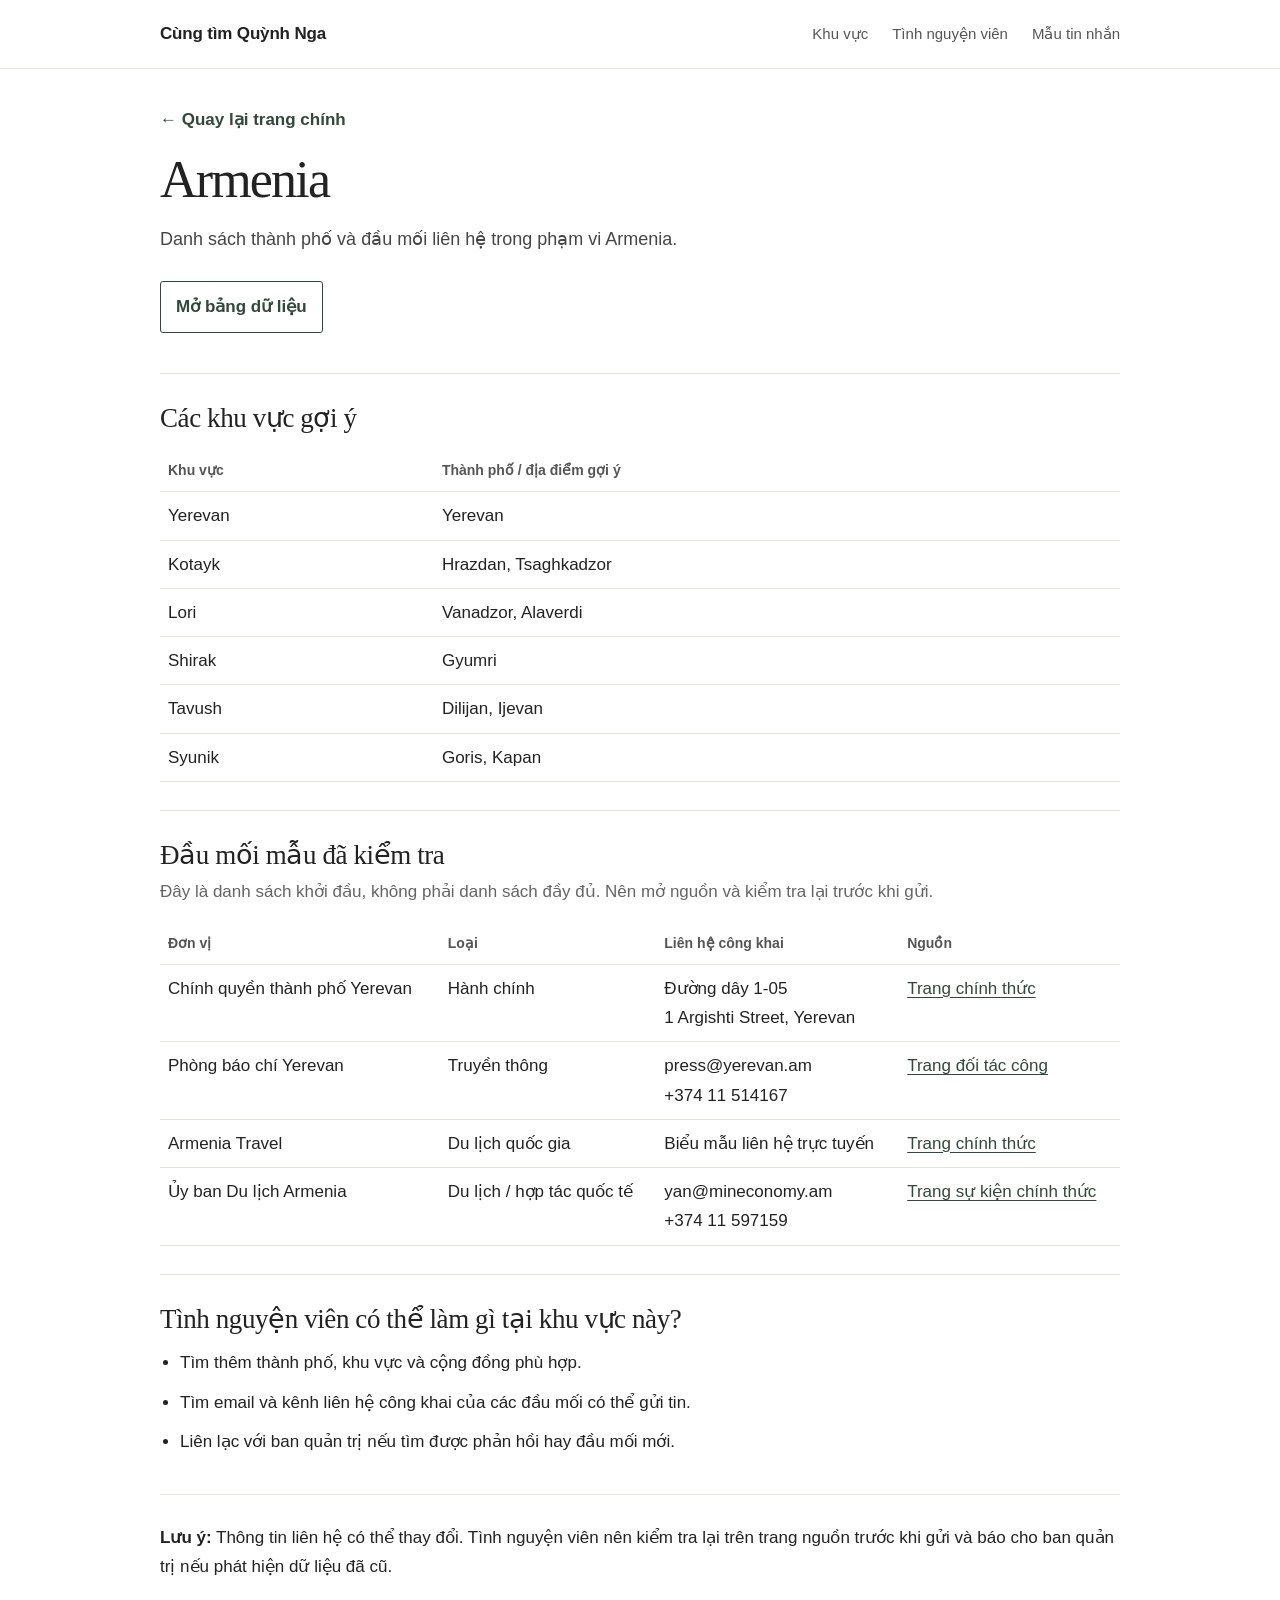
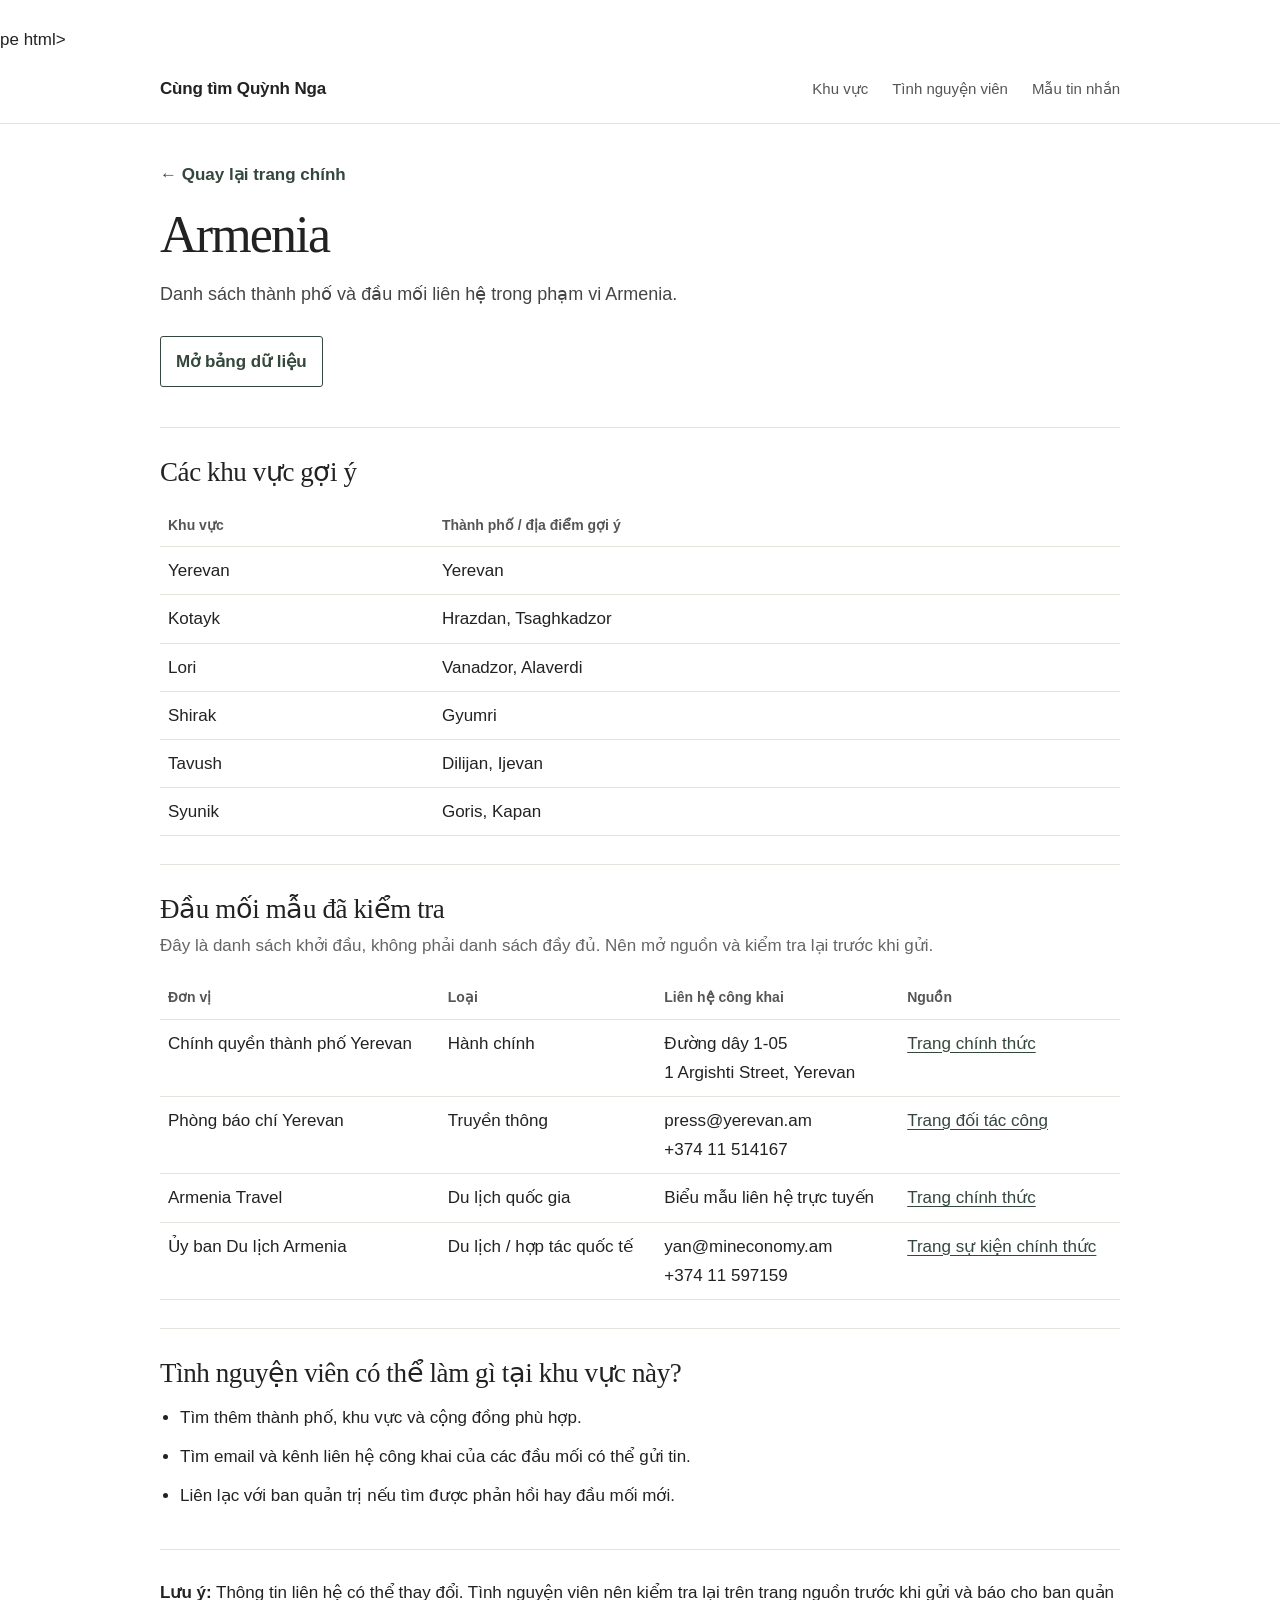
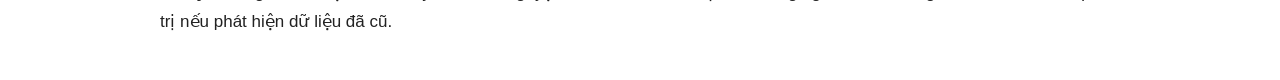
==== armenia.html @ 2521f254 "init" ====
<!DOCTYPE html>

<html lang="vi">
<head>
<meta charset="utf-8"/>
<meta content="width=device-width, initial-scale=1" name="viewport"/>
<title>Vùng tìm kiếm — Armenia</title>
<link href="styles.css" rel="stylesheet"/>
</head>
<body class="region-page">
<header class="site-header">
<div class="page header-inner">
<a class="site-name" href="index.html">Cùng tìm Quỳnh Nga</a>
<nav aria-label="Điều hướng chính">
<a href="index.html#khu-vuc">Khu vực</a>
<a href="index.html#tinh-nguyen">Tình nguyện viên</a>
<a href="index.html#mau-thu">Mẫu tin nhắn</a>
</nav>
</div>
</header>
<main class="page">
<section class="intro">
<div>
<a class="back-link" href="index.html">← Quay lại trang chính</a>

<h1>Armenia</h1>
<p class="intro-text">Danh sách thành phố và đầu mối liên hệ trong phạm vi Armenia.</p>
<p><a class="sheet-button" href="https://docs.google.com/spreadsheets/d/1y5IT9wJrsxHUxSeygnta8Y9Z0lQcKngUpPZOKxu6hG8/edit#gid=928151711" rel="noopener" target="_blank">Mở bảng dữ liệu</a></p>
</div>
</section>
<section>
<h2>Các khu vực gợi ý</h2>
<table class="region-table">
<thead><tr><th>Khu vực</th><th>Thành phố / địa điểm gợi ý</th></tr></thead>
<tbody>
<tr><td>Yerevan</td><td>Yerevan</td></tr>
<tr><td>Kotayk</td><td>Hrazdan, Tsaghkadzor</td></tr>
<tr><td>Lori</td><td>Vanadzor, Alaverdi</td></tr>
<tr><td>Shirak</td><td>Gyumri</td></tr>
<tr><td>Tavush</td><td>Dilijan, Ijevan</td></tr>
<tr><td>Syunik</td><td>Goris, Kapan</td></tr>
</tbody>
</table>
</section>
<section>
<h2>Đầu mối mẫu đã kiểm tra</h2>
<p class="section-lead">Đây là danh sách khởi đầu, không phải danh sách đầy đủ. Nên mở nguồn và kiểm tra lại trước khi gửi.</p>
<table class="region-table">
<thead><tr><th>Đơn vị</th><th>Loại</th><th>Liên hệ công khai</th><th>Nguồn</th></tr></thead>
<tbody>
<tr><td>Chính quyền thành phố Yerevan</td><td>Hành chính</td><td>Đường dây 1-05<br/>1 Argishti Street, Yerevan</td><td><a href="https://www.yerevan.am/en/" rel="noopener" target="_blank">Trang chính thức</a></td></tr>
<tr><td>Phòng báo chí Yerevan</td><td>Truyền thông</td><td>press@yerevan.am<br/>+374 11 514167</td><td><a href="https://old.ysu.am/cooperation/en/Yerevan-Municipality" rel="noopener" target="_blank">Trang đối tác công</a></td></tr>
<tr><td>Armenia Travel</td><td>Du lịch quốc gia</td><td>Biểu mẫu liên hệ trực tuyến</td><td><a href="https://armenia.travel/contact-us/" rel="noopener" target="_blank">Trang chính thức</a></td></tr>
<tr><td>Ủy ban Du lịch Armenia</td><td>Du lịch / hợp tác quốc tế</td><td>yan@mineconomy.am<br/>+374 11 597159</td><td><a href="https://unwto.armenia.travel/register/" rel="noopener" target="_blank">Trang sự kiện chính thức</a></td></tr>
</tbody>
</table>
</section>
<section>
<h2>Tình nguyện viên có thể làm gì tại khu vực này?</h2>
<ul class="region-list-simple">
<li>Tìm thêm thành phố, khu vực và cộng đồng phù hợp.</li>
<li>Tìm email và kênh liên hệ công khai của các đầu mối có thể gửi tin.</li>
<li>Liên lạc với ban quản trị nếu tìm được phản hồi hay đầu mối mới.</li>
</ul>
</section>
<section class="closing"><p><strong>Lưu ý:</strong> Thông tin liên hệ có thể thay đổi. Tình nguyện viên nên kiểm tra lại trên trang nguồn trước khi gửi và báo cho ban quản trị nếu phát hiện dữ liệu đã cũ.</p></section>
</main>
</body>
</html>pe html&gt;
<html lang="vi">
<head>
<meta charset="utf-8"/>
<meta content="width=device-width, initial-scale=1" name="viewport"/>
<title>Vùng tìm kiếm — Armenia</title>
<link href="styles.css" rel="stylesheet"/>
</head>
<body class="region-page">
<header class="site-header">
<div class="page header-inner">
<a class="site-name" href="index.html">Cùng tìm Quỳnh Nga</a>
<nav aria-label="Điều hướng chính">
<a href="index.html#khu-vuc">Khu vực</a>
<a href="index.html#tinh-nguyen">Tình nguyện viên</a>
<a href="index.html#mau-thu">Mẫu tin nhắn</a>
</nav>
</div>
</header>
<main class="page">
<section class="intro">
<div>
<a class="back-link" href="index.html">← Quay lại trang chính</a>

<h1>Armenia</h1>
<p class="intro-text">Danh sách thành phố và đầu mối liên hệ trong phạm vi Armenia.</p>
<p><a class="sheet-button" href="https://docs.google.com/spreadsheets/d/1y5IT9wJrsxHUxSeygnta8Y9Z0lQcKngUpPZOKxu6hG8/edit#gid=928151711" rel="noopener" target="_blank">Mở bảng dữ liệu</a></p>
</div>
</section>
<section>
<h2>Các khu vực gợi ý</h2>
<table class="region-table">
<thead><tr><th>Khu vực</th><th>Thành phố / địa điểm gợi ý</th></tr></thead>
<tbody>
<tr><td>Yerevan</td><td>Yerevan</td></tr>
<tr><td>Kotayk</td><td>Hrazdan, Tsaghkadzor</td></tr>
<tr><td>Lori</td><td>Vanadzor, Alaverdi</td></tr>
<tr><td>Shirak</td><td>Gyumri</td></tr>
<tr><td>Tavush</td><td>Dilijan, Ijevan</td></tr>
<tr><td>Syunik</td><td>Goris, Kapan</td></tr>
</tbody>
</table>
</section>
<section>
<h2>Đầu mối mẫu đã kiểm tra</h2>
<p class="section-lead">Đây là danh sách khởi đầu, không phải danh sách đầy đủ. Nên mở nguồn và kiểm tra lại trước khi gửi.</p>
<table class="region-table">
<thead><tr><th>Đơn vị</th><th>Loại</th><th>Liên hệ công khai</th><th>Nguồn</th></tr></thead>
<tbody>
<tr><td>Chính quyền thành phố Yerevan</td><td>Hành chính</td><td>Đường dây 1-05<br/>1 Argishti Street, Yerevan</td><td><a href="https://www.yerevan.am/en/" rel="noopener" target="_blank">Trang chính thức</a></td></tr>
<tr><td>Phòng báo chí Yerevan</td><td>Truyền thông</td><td>press@yerevan.am<br/>+374 11 514167</td><td><a href="https://old.ysu.am/cooperation/en/Yerevan-Municipality" rel="noopener" target="_blank">Trang đối tác công</a></td></tr>
<tr><td>Armenia Travel</td><td>Du lịch quốc gia</td><td>Biểu mẫu liên hệ trực tuyến</td><td><a href="https://armenia.travel/contact-us/" rel="noopener" target="_blank">Trang chính thức</a></td></tr>
<tr><td>Ủy ban Du lịch Armenia</td><td>Du lịch / hợp tác quốc tế</td><td>yan@mineconomy.am<br/>+374 11 597159</td><td><a href="https://unwto.armenia.travel/register/" rel="noopener" target="_blank">Trang sự kiện chính thức</a></td></tr>
</tbody>
</table>
</section>
<section>
<h2>Tình nguyện viên có thể làm gì tại khu vực này?</h2>
<ul class="region-list-simple">
<li>Tìm thêm thành phố, khu vực và cộng đồng phù hợp.</li>
<li>Tìm email và kênh liên hệ công khai của các đầu mối có thể gửi tin.</li>
<li>Liên lạc với ban quản trị nếu tìm được phản hồi hay đầu mối mới.</li>
</ul>
</section>
<section class="closing"><p><strong>Lưu ý:</strong> Thông tin liên hệ có thể thay đổi. Tình nguyện viên nên kiểm tra lại trên trang nguồn trước khi gửi và báo cho ban quản trị nếu phát hiện dữ liệu đã cũ.</p></section>
</main>
</body>
</html>
---- styles.css ----
:root {
  --text: #222;
  --muted: #656565;
  --line: #e6e3de;
  --soft: #f7f5f1;
  --accent: #51695b;
  --accent-dark: #34473c;
  --page: 960px;
}

* { box-sizing: border-box; }
html { scroll-behavior: smooth; }
body {
  margin: 0;
  background: #fff;
  color: var(--text);
  font-family: -apple-system, BlinkMacSystemFont, "Segoe UI", Roboto, Helvetica, Arial, sans-serif;
  font-size: 17px;
  line-height: 1.72;
}
.page { width: min(var(--page), calc(100% - 40px)); margin: 0 auto; }
a { color: var(--accent-dark); text-underline-offset: 3px; }
a:hover { color: #17291f; }
img { max-width: 100%; }

.skip-link { position: absolute; left: -9999px; top: 8px; }
.skip-link:focus { left: 12px; z-index: 10; padding: 8px 12px; background: white; border: 1px solid var(--line); }

.site-header { border-bottom: 1px solid var(--line); background: rgba(255,255,255,.97); position: sticky; top: 0; z-index: 9; }
.header-inner { min-height: 68px; display: flex; align-items: center; justify-content: space-between; gap: 28px; }
.site-name { color: var(--text); font-weight: 650; text-decoration: none; letter-spacing: -.01em; }
nav { display: flex; gap: 24px; flex-wrap: wrap; }
nav a { color: #555; text-decoration: none; font-size: 15px; }
nav a:hover { color: var(--text); }

main section { padding: 50px 0; border-bottom: 1px solid var(--line); }
.intro { display: grid; grid-template-columns: minmax(0, 1fr) 280px; gap: 56px; padding-top: 72px; }
.kicker { margin: 0 0 12px; color: var(--accent); font-size: 14px; font-weight: 700; letter-spacing: .08em; text-transform: uppercase; }
h1 { max-width: 760px; margin: 0 0 22px; font-family: Georgia, "Times New Roman", serif; font-size: clamp(38px, 5.1vw, 58px); line-height: 1.08; font-weight: 500; letter-spacing: -.035em; }
h2 { margin: 0 0 18px; font-family: Georgia, "Times New Roman", serif; font-size: 30px; line-height: 1.25; font-weight: 500; letter-spacing: -.015em; }
h3 { margin: 0 0 8px; font-size: 18px; line-height: 1.35; }
p { margin: 0 0 16px; }
.intro-text { max-width: 700px; color: #454545; font-size: 19px; }
.links-row { display: flex; gap: 20px; flex-wrap: wrap; margin-top: 24px; }
.links-row a { font-weight: 600; }
.intro-note { align-self: start; margin-top: 32px; padding: 20px 0 20px 22px; border-left: 3px solid #9eafa5; color: #4d4d4d; }
.intro-note strong { display: block; margin-bottom: 8px; color: var(--text); }
.intro-note p { margin: 0; font-size: 15px; line-height: 1.65; }
.section-lead { color: var(--muted); margin-top: -8px; }

.portrait-card { display: grid; grid-template-columns: minmax(0, 1fr) 300px; gap: 28px; align-items: start; }
.portrait-card img { display: block; width: 100%; border: 1px solid var(--line); background: var(--soft); }
.portrait-copy { color: #4f4f4f; }

.country-grid, .task-grid { display: grid; grid-template-columns: repeat(2, minmax(0, 1fr)); gap: 18px; margin-top: 28px; }
.country-card, .task-grid article {
  padding: 22px; border: 1px solid var(--line); background: #fff;
}
.country-card p, .task-grid p { color: #555; margin-bottom: 0; }
.card-link { display: inline-block; margin-top: 12px; font-weight: 600; text-decoration: none; }
.card-link::after { content: ' →'; }

.map-block { margin: 38px 0 0; }
.map-block img { display: block; width: 100%; max-height: 620px; object-fit: contain; border: 1px solid var(--line); background: var(--soft); }
figcaption { margin-top: 9px; color: var(--muted); font-size: 14px; }

.soft-note { margin-top: 18px; color: #505050; }
.message-stack { margin-top: 24px; display: grid; gap: 18px; }
.message-card { border: 1px solid var(--line); background: #fff; }
.message-head { display: flex; align-items: center; justify-content: space-between; gap: 16px; padding: 18px 20px 0; }
.message-head h3 { margin: 0; }
.message-box { padding: 16px 20px 22px; background: var(--soft); white-space: pre-wrap; }
button { appearance: none; border: 1px solid var(--accent-dark); background: #fff; color: var(--accent-dark); padding: 10px 16px; border-radius: 3px; font: inherit; font-size: 15px; font-weight: 650; cursor: pointer; }
button:hover { background: var(--accent-dark); color: #fff; }
.copy-status { display: inline-block; margin-top: 14px; color: var(--muted); font-size: 14px; }
.closing { border-bottom: 0; }

.region-page .intro { grid-template-columns: 1fr; gap: 10px; }
.back-link { display: inline-block; margin-bottom: 18px; text-decoration: none; font-weight: 600; }
.region-table { width: 100%; border-collapse: collapse; margin-top: 22px; }
.region-table th, .region-table td { border-bottom: 1px solid var(--line); padding: 12px 10px; text-align: left; vertical-align: top; }
.region-table th { font-size: 14px; color: #555; font-weight: 700; }
.region-list-simple { margin: 0; padding-left: 20px; }
.region-list-simple li { margin-bottom: 10px; }

footer { border-top: 1px solid var(--line); color: var(--muted); font-size: 14px; }
.footer-inner { min-height: 82px; display: flex; align-items: center; justify-content: space-between; gap: 20px; }

@media (max-width: 760px) {
  body { font-size: 16px; }
  .header-inner { padding: 14px 0; align-items: flex-start; flex-direction: column; gap: 8px; }
  nav { gap: 14px; }
  .intro, .portrait-card, .country-grid, .task-grid { grid-template-columns: 1fr; gap: 16px; }
  main section { padding: 40px 0; }
  .footer-inner { padding: 20px 0; align-items: flex-start; flex-direction: column; }
  .message-head { align-items: flex-start; flex-direction: column; }
  .region-table { display: block; overflow-x: auto; }
}

.sheet-button {display:inline-block;margin-top:10px;padding:10px 15px;border:1px solid var(--accent-dark);border-radius:3px;text-decoration:none;font-weight:650;}
.sheet-button:hover {background:var(--accent-dark);color:#fff;}
.city-sheet-link {font-weight:600;white-space:nowrap;}
.sheet-explainer {color:var(--muted);max-width:760px;}

/* Compact layout refinements */
main section { padding: 34px 0; }
.intro { padding-top: 48px; gap: 36px; }
h1 { font-size: clamp(34px, 4.7vw, 52px); margin-bottom: 16px; }
h2 { font-size: 27px; margin-bottom: 12px; }
.intro-text { font-size: 18px; }
.links-row { margin-top: 16px; gap: 16px; }
.intro-note { margin-top: 18px; padding-top: 14px; padding-bottom: 14px; }
.section-title-row { display: grid; grid-template-columns: minmax(0,1fr) 300px; gap: 28px; align-items: start; }
.mountain-map { margin: 0; }
.mountain-map img { display:block; width:100%; aspect-ratio: 16 / 9; object-fit:cover; border:1px solid var(--line); }
.compact-grid { margin-top: 18px; gap: 12px; }
.country-card, .task-grid article { padding: 17px 18px; }
.country-card p, .task-grid p { font-size: 15px; line-height: 1.55; }
.card-link { margin-top: 8px; }
.compact-portrait { grid-template-columns: minmax(0, 1fr) 240px; gap: 20px; }
.compact-portrait img { max-height: 430px; object-fit: cover; }
.compact-portrait p { margin-bottom: 10px; font-size: 15px; }
.compact-messages { grid-template-columns: repeat(2,minmax(0,1fr)); gap: 12px; }
.message-head { padding: 13px 14px 0; }
.message-box { padding: 12px 14px 16px; font-size: 14px; line-height: 1.55; max-height: 210px; overflow:auto; }
.compact-closing { padding-top: 22px; padding-bottom: 22px; }
.compact-closing p { margin: 0; color: var(--muted); font-size: 14px; }
.footer-inner { min-height: 64px; }
.region-page .intro { padding-top: 36px; padding-bottom: 24px; }
.region-page main section { padding: 28px 0; }
.region-table { margin-top: 14px; }
.region-table th, .region-table td { padding: 9px 8px; }

@media (max-width:760px) {
  .section-title-row, .compact-messages { grid-template-columns: 1fr; }
  .mountain-map { max-width: 420px; }
  .compact-portrait { grid-template-columns: 1fr; }
  .message-box { max-height: none; }
}

.volunteer-signup {
  display: grid;
  grid-template-columns: minmax(0, 1fr) auto;
  gap: 32px;
  align-items: center;
  padding-top: 34px;
  padding-bottom: 34px;
}
.volunteer-signup h2 { margin-bottom: 10px; }
.volunteer-signup p { max-width: 690px; margin-bottom: 0; }
.signup-actions { display: flex; flex-direction: column; align-items: flex-start; gap: 10px; min-width: 190px; }
.text-link { font-size: 15px; font-weight: 600; }
@media (max-width: 760px) {
  .volunteer-signup { grid-template-columns: 1fr; gap: 18px; }
}
---- styles.css ----
:root {
  --text: #222;
  --muted: #656565;
  --line: #e6e3de;
  --soft: #f7f5f1;
  --accent: #51695b;
  --accent-dark: #34473c;
  --page: 960px;
}

* { box-sizing: border-box; }
html { scroll-behavior: smooth; }
body {
  margin: 0;
  background: #fff;
  color: var(--text);
  font-family: -apple-system, BlinkMacSystemFont, "Segoe UI", Roboto, Helvetica, Arial, sans-serif;
  font-size: 17px;
  line-height: 1.72;
}
.page { width: min(var(--page), calc(100% - 40px)); margin: 0 auto; }
a { color: var(--accent-dark); text-underline-offset: 3px; }
a:hover { color: #17291f; }
img { max-width: 100%; }

.skip-link { position: absolute; left: -9999px; top: 8px; }
.skip-link:focus { left: 12px; z-index: 10; padding: 8px 12px; background: white; border: 1px solid var(--line); }

.site-header { border-bottom: 1px solid var(--line); background: rgba(255,255,255,.97); position: sticky; top: 0; z-index: 9; }
.header-inner { min-height: 68px; display: flex; align-items: center; justify-content: space-between; gap: 28px; }
.site-name { color: var(--text); font-weight: 650; text-decoration: none; letter-spacing: -.01em; }
nav { display: flex; gap: 24px; flex-wrap: wrap; }
nav a { color: #555; text-decoration: none; font-size: 15px; }
nav a:hover { color: var(--text); }

main section { padding: 50px 0; border-bottom: 1px solid var(--line); }
.intro { display: grid; grid-template-columns: minmax(0, 1fr) 280px; gap: 56px; padding-top: 72px; }
.kicker { margin: 0 0 12px; color: var(--accent); font-size: 14px; font-weight: 700; letter-spacing: .08em; text-transform: uppercase; }
h1 { max-width: 760px; margin: 0 0 22px; font-family: Georgia, "Times New Roman", serif; font-size: clamp(38px, 5.1vw, 58px); line-height: 1.08; font-weight: 500; letter-spacing: -.035em; }
h2 { margin: 0 0 18px; font-family: Georgia, "Times New Roman", serif; font-size: 30px; line-height: 1.25; font-weight: 500; letter-spacing: -.015em; }
h3 { margin: 0 0 8px; font-size: 18px; line-height: 1.35; }
p { margin: 0 0 16px; }
.intro-text { max-width: 700px; color: #454545; font-size: 19px; }
.links-row { display: flex; gap: 20px; flex-wrap: wrap; margin-top: 24px; }
.links-row a { font-weight: 600; }
.intro-note { align-self: start; margin-top: 32px; padding: 20px 0 20px 22px; border-left: 3px solid #9eafa5; color: #4d4d4d; }
.intro-note strong { display: block; margin-bottom: 8px; color: var(--text); }
.intro-note p { margin: 0; font-size: 15px; line-height: 1.65; }
.section-lead { color: var(--muted); margin-top: -8px; }

.portrait-card { display: grid; grid-template-columns: minmax(0, 1fr) 300px; gap: 28px; align-items: start; }
.portrait-card img { display: block; width: 100%; border: 1px solid var(--line); background: var(--soft); }
.portrait-copy { color: #4f4f4f; }

.country-grid, .task-grid { display: grid; grid-template-columns: repeat(2, minmax(0, 1fr)); gap: 18px; margin-top: 28px; }
.country-card, .task-grid article {
  padding: 22px; border: 1px solid var(--line); background: #fff;
}
.country-card p, .task-grid p { color: #555; margin-bottom: 0; }
.card-link { display: inline-block; margin-top: 12px; font-weight: 600; text-decoration: none; }
.card-link::after { content: ' →'; }

.map-block { margin: 38px 0 0; }
.map-block img { display: block; width: 100%; max-height: 620px; object-fit: contain; border: 1px solid var(--line); background: var(--soft); }
figcaption { margin-top: 9px; color: var(--muted); font-size: 14px; }

.soft-note { margin-top: 18px; color: #505050; }
.message-stack { margin-top: 24px; display: grid; gap: 18px; }
.message-card { border: 1px solid var(--line); background: #fff; }
.message-head { display: flex; align-items: center; justify-content: space-between; gap: 16px; padding: 18px 20px 0; }
.message-head h3 { margin: 0; }
.message-box { padding: 16px 20px 22px; background: var(--soft); white-space: pre-wrap; }
button { appearance: none; border: 1px solid var(--accent-dark); background: #fff; color: var(--accent-dark); padding: 10px 16px; border-radius: 3px; font: inherit; font-size: 15px; font-weight: 650; cursor: pointer; }
button:hover { background: var(--accent-dark); color: #fff; }
.copy-status { display: inline-block; margin-top: 14px; color: var(--muted); font-size: 14px; }
.closing { border-bottom: 0; }

.region-page .intro { grid-template-columns: 1fr; gap: 10px; }
.back-link { display: inline-block; margin-bottom: 18px; text-decoration: none; font-weight: 600; }
.region-table { width: 100%; border-collapse: collapse; margin-top: 22px; }
.region-table th, .region-table td { border-bottom: 1px solid var(--line); padding: 12px 10px; text-align: left; vertical-align: top; }
.region-table th { font-size: 14px; color: #555; font-weight: 700; }
.region-list-simple { margin: 0; padding-left: 20px; }
.region-list-simple li { margin-bottom: 10px; }

footer { border-top: 1px solid var(--line); color: var(--muted); font-size: 14px; }
.footer-inner { min-height: 82px; display: flex; align-items: center; justify-content: space-between; gap: 20px; }

@media (max-width: 760px) {
  body { font-size: 16px; }
  .header-inner { padding: 14px 0; align-items: flex-start; flex-direction: column; gap: 8px; }
  nav { gap: 14px; }
  .intro, .portrait-card, .country-grid, .task-grid { grid-template-columns: 1fr; gap: 16px; }
  main section { padding: 40px 0; }
  .footer-inner { padding: 20px 0; align-items: flex-start; flex-direction: column; }
  .message-head { align-items: flex-start; flex-direction: column; }
  .region-table { display: block; overflow-x: auto; }
}

.sheet-button {display:inline-block;margin-top:10px;padding:10px 15px;border:1px solid var(--accent-dark);border-radius:3px;text-decoration:none;font-weight:650;}
.sheet-button:hover {background:var(--accent-dark);color:#fff;}
.city-sheet-link {font-weight:600;white-space:nowrap;}
.sheet-explainer {color:var(--muted);max-width:760px;}

/* Compact layout refinements */
main section { padding: 34px 0; }
.intro { padding-top: 48px; gap: 36px; }
h1 { font-size: clamp(34px, 4.7vw, 52px); margin-bottom: 16px; }
h2 { font-size: 27px; margin-bottom: 12px; }
.intro-text { font-size: 18px; }
.links-row { margin-top: 16px; gap: 16px; }
.intro-note { margin-top: 18px; padding-top: 14px; padding-bottom: 14px; }
.section-title-row { display: grid; grid-template-columns: minmax(0,1fr) 300px; gap: 28px; align-items: start; }
.mountain-map { margin: 0; }
.mountain-map img { display:block; width:100%; aspect-ratio: 16 / 9; object-fit:cover; border:1px solid var(--line); }
.compact-grid { margin-top: 18px; gap: 12px; }
.country-card, .task-grid article { padding: 17px 18px; }
.country-card p, .task-grid p { font-size: 15px; line-height: 1.55; }
.card-link { margin-top: 8px; }
.compact-portrait { grid-template-columns: minmax(0, 1fr) 240px; gap: 20px; }
.compact-portrait img { max-height: 430px; object-fit: cover; }
.compact-portrait p { margin-bottom: 10px; font-size: 15px; }
.compact-messages { grid-template-columns: repeat(2,minmax(0,1fr)); gap: 12px; }
.message-head { padding: 13px 14px 0; }
.message-box { padding: 12px 14px 16px; font-size: 14px; line-height: 1.55; max-height: 210px; overflow:auto; }
.compact-closing { padding-top: 22px; padding-bottom: 22px; }
.compact-closing p { margin: 0; color: var(--muted); font-size: 14px; }
.footer-inner { min-height: 64px; }
.region-page .intro { padding-top: 36px; padding-bottom: 24px; }
.region-page main section { padding: 28px 0; }
.region-table { margin-top: 14px; }
.region-table th, .region-table td { padding: 9px 8px; }

@media (max-width:760px) {
  .section-title-row, .compact-messages { grid-template-columns: 1fr; }
  .mountain-map { max-width: 420px; }
  .compact-portrait { grid-template-columns: 1fr; }
  .message-box { max-height: none; }
}

.volunteer-signup {
  display: grid;
  grid-template-columns: minmax(0, 1fr) auto;
  gap: 32px;
  align-items: center;
  padding-top: 34px;
  padding-bottom: 34px;
}
.volunteer-signup h2 { margin-bottom: 10px; }
.volunteer-signup p { max-width: 690px; margin-bottom: 0; }
.signup-actions { display: flex; flex-direction: column; align-items: flex-start; gap: 10px; min-width: 190px; }
.text-link { font-size: 15px; font-weight: 600; }
@media (max-width: 760px) {
  .volunteer-signup { grid-template-columns: 1fr; gap: 18px; }
}
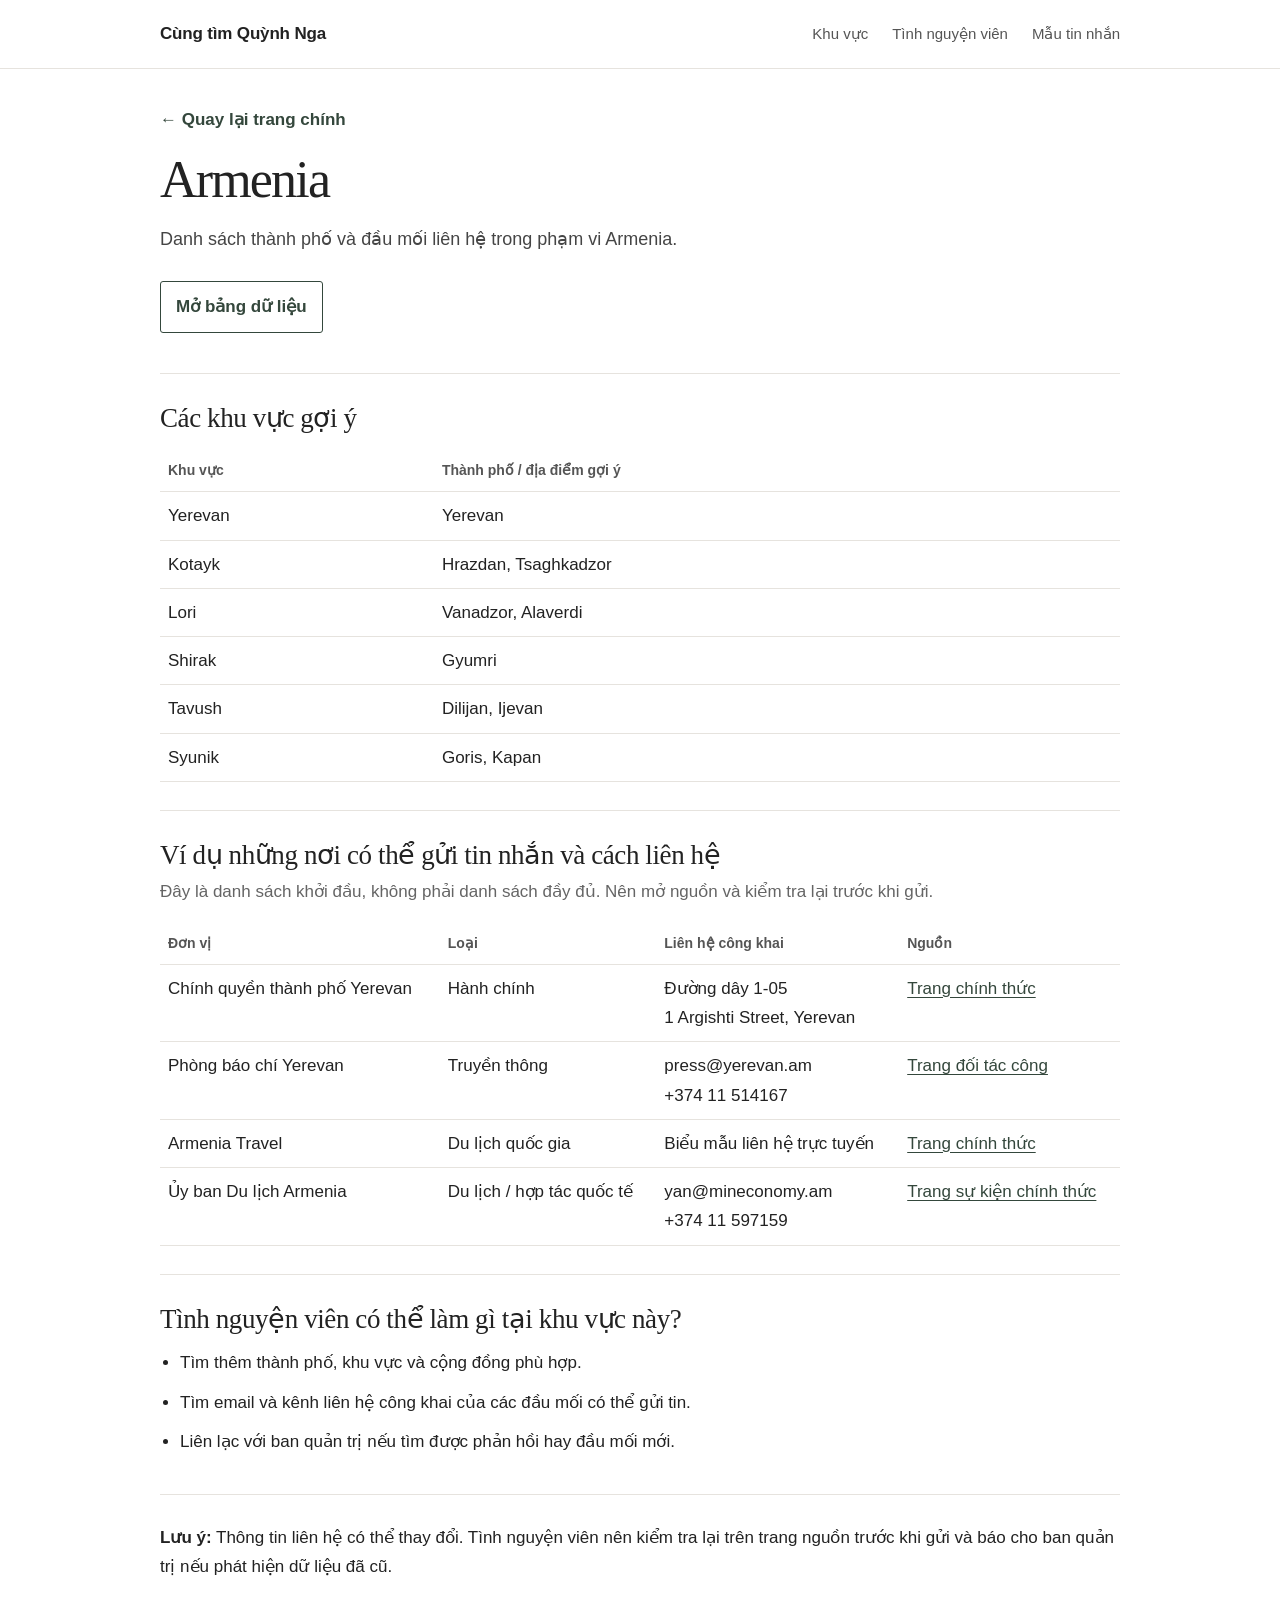
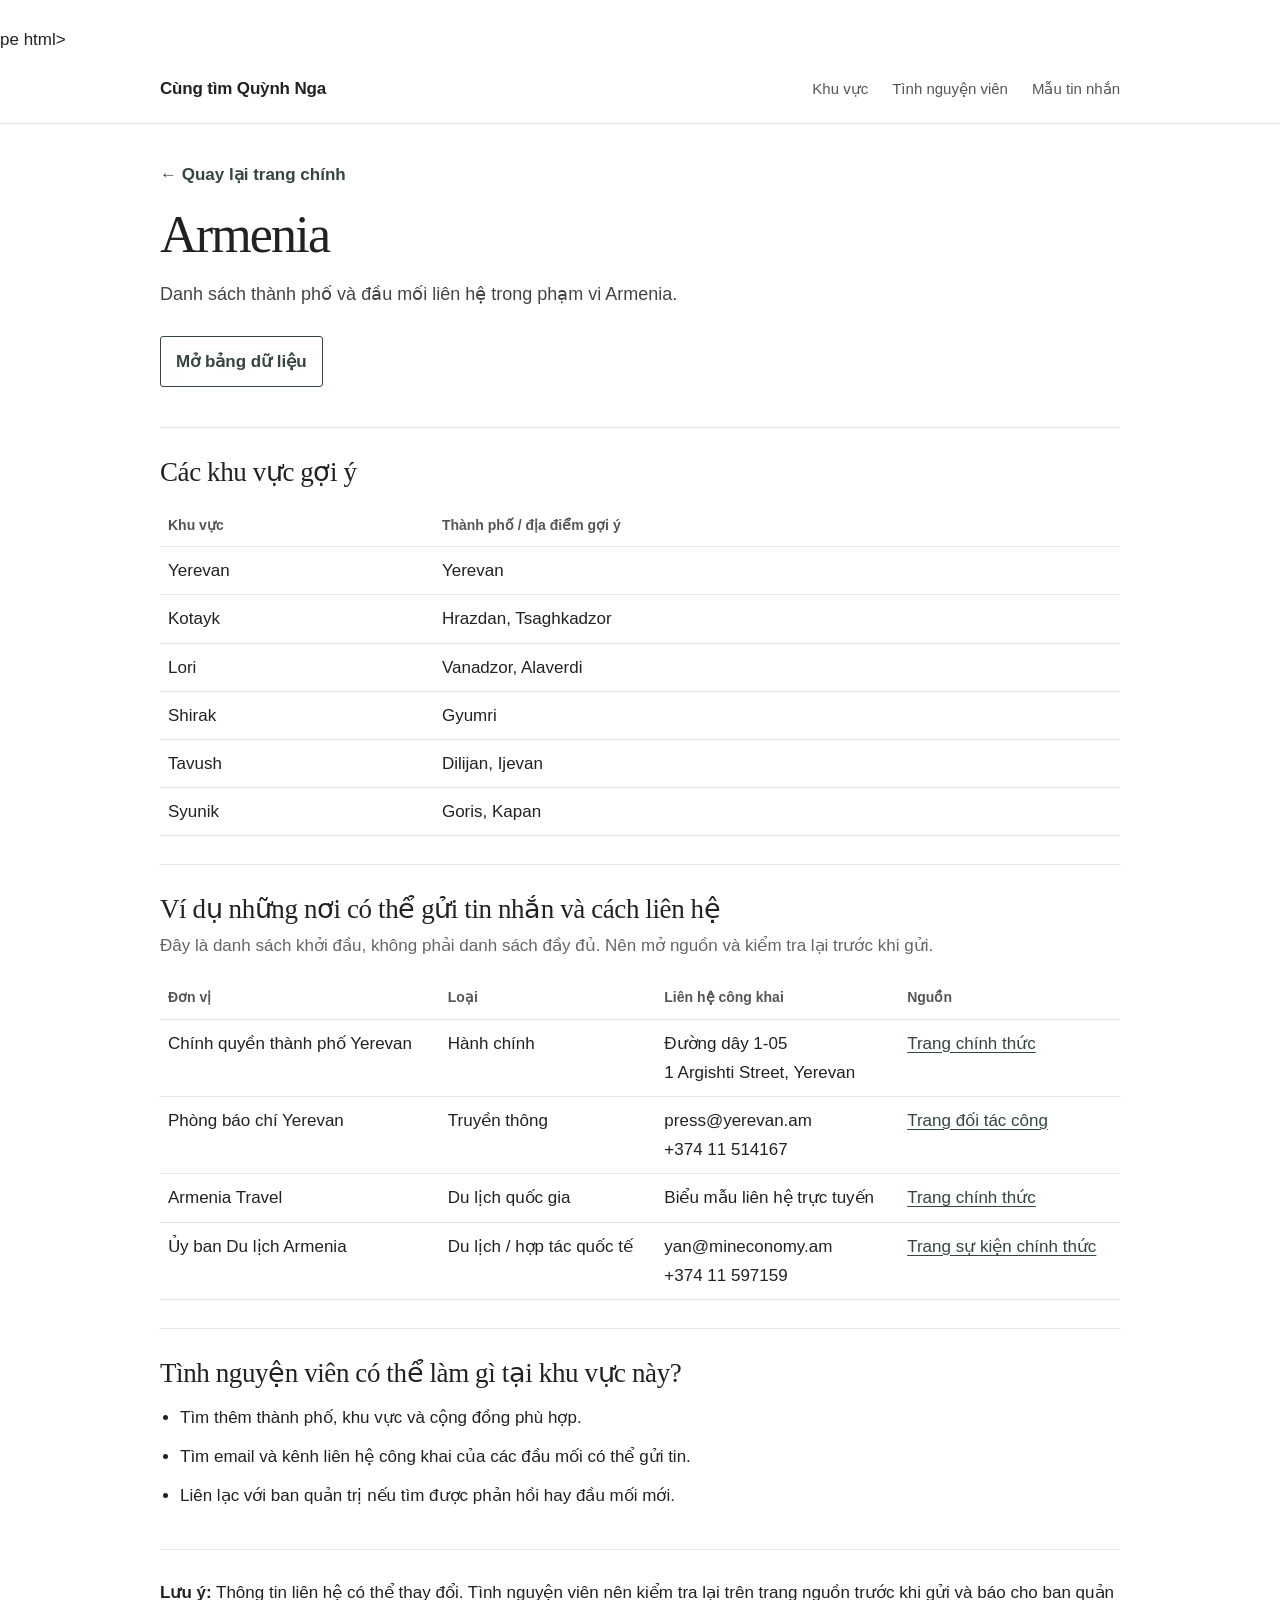
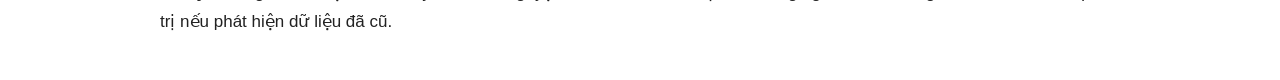
==== commit 20feb401: "update" ====
--- a/armenia.html
+++ b/armenia.html
@@ -43,7 +43,7 @@
 </table>
 </section>
 <section>
-<h2>Đầu mối mẫu đã kiểm tra</h2>
+<h2>Ví dụ những nơi có thể gửi tin nhắn và cách liên hệ</h2>
 <p class="section-lead">Đây là danh sách khởi đầu, không phải danh sách đầy đủ. Nên mở nguồn và kiểm tra lại trước khi gửi.</p>
 <table class="region-table">
 <thead><tr><th>Đơn vị</th><th>Loại</th><th>Liên hệ công khai</th><th>Nguồn</th></tr></thead>
@@ -110,7 +110,7 @@
 </table>
 </section>
 <section>
-<h2>Đầu mối mẫu đã kiểm tra</h2>
+<h2>Ví dụ những nơi có thể gửi tin nhắn và cách liên hệ</h2>
 <p class="section-lead">Đây là danh sách khởi đầu, không phải danh sách đầy đủ. Nên mở nguồn và kiểm tra lại trước khi gửi.</p>
 <table class="region-table">
 <thead><tr><th>Đơn vị</th><th>Loại</th><th>Liên hệ công khai</th><th>Nguồn</th></tr></thead>
--- a/styles.css
+++ b/styles.css
@@ -153,3 +153,15 @@
 @media (max-width: 760px) {
   .volunteer-signup { grid-template-columns: 1fr; gap: 18px; }
 }
+
+
+.signup-form { min-width: min(100%, 360px); }
+.signup-form label { display:block; margin-bottom:7px; font-size:14px; font-weight:650; }
+.signup-row { display:flex; gap:8px; }
+.signup-row input[type="email"] { min-width:0; flex:1; border:1px solid var(--line); border-radius:3px; padding:10px 12px; font:inherit; background:#fff; }
+.signup-row input[type="email"]:focus { outline:2px solid rgba(81,105,91,.24); border-color:var(--accent); }
+.signup-row button:disabled { opacity:.65; cursor:wait; }
+.form-note, .form-status { margin:8px 0 0; color:var(--muted); font-size:13px; line-height:1.45; }
+.form-status { color:var(--accent-dark); min-height:1.45em; }
+.hp-field { position:absolute !important; left:-9999px !important; width:1px; height:1px; opacity:0; }
+@media (max-width:520px) { .signup-row { flex-direction:column; } .signup-row button { width:100%; } }
--- a/styles.css
+++ b/styles.css
@@ -153,3 +153,15 @@
 @media (max-width: 760px) {
   .volunteer-signup { grid-template-columns: 1fr; gap: 18px; }
 }
+
+
+.signup-form { min-width: min(100%, 360px); }
+.signup-form label { display:block; margin-bottom:7px; font-size:14px; font-weight:650; }
+.signup-row { display:flex; gap:8px; }
+.signup-row input[type="email"] { min-width:0; flex:1; border:1px solid var(--line); border-radius:3px; padding:10px 12px; font:inherit; background:#fff; }
+.signup-row input[type="email"]:focus { outline:2px solid rgba(81,105,91,.24); border-color:var(--accent); }
+.signup-row button:disabled { opacity:.65; cursor:wait; }
+.form-note, .form-status { margin:8px 0 0; color:var(--muted); font-size:13px; line-height:1.45; }
+.form-status { color:var(--accent-dark); min-height:1.45em; }
+.hp-field { position:absolute !important; left:-9999px !important; width:1px; height:1px; opacity:0; }
+@media (max-width:520px) { .signup-row { flex-direction:column; } .signup-row button { width:100%; } }
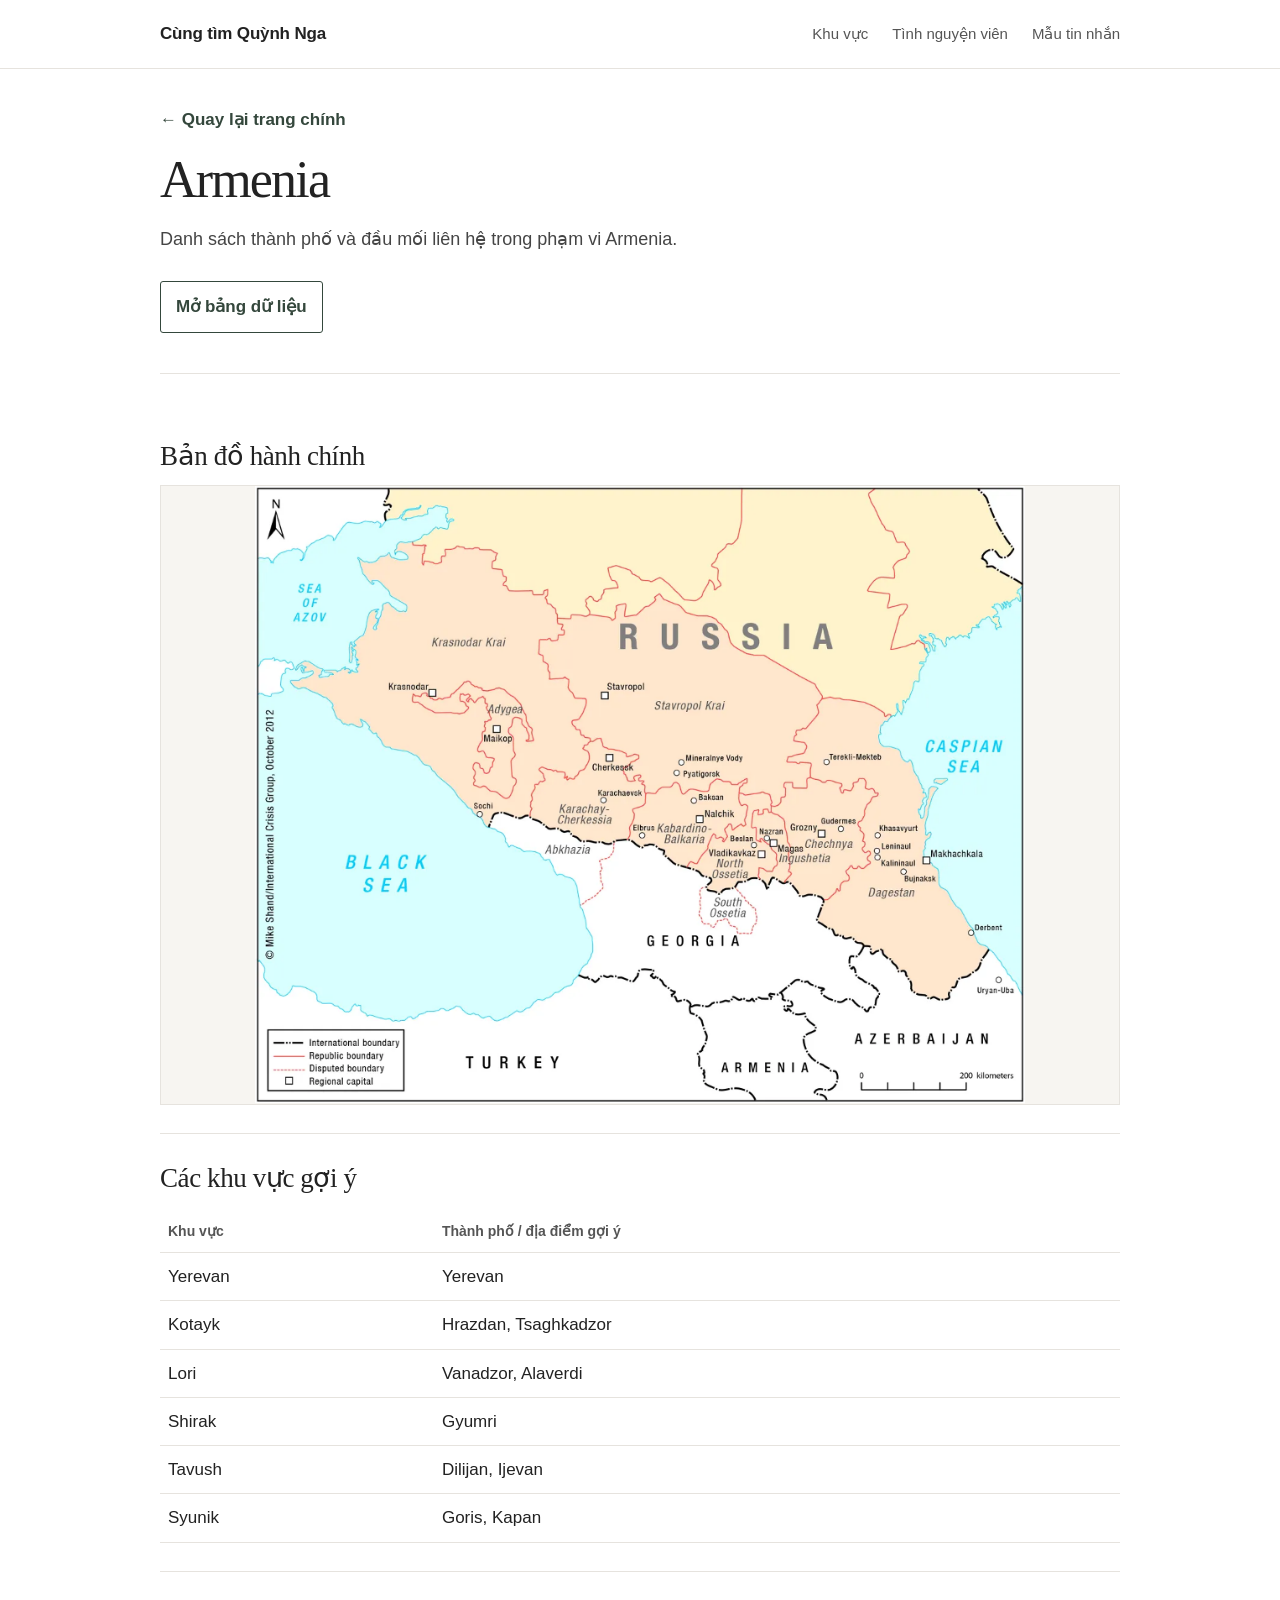
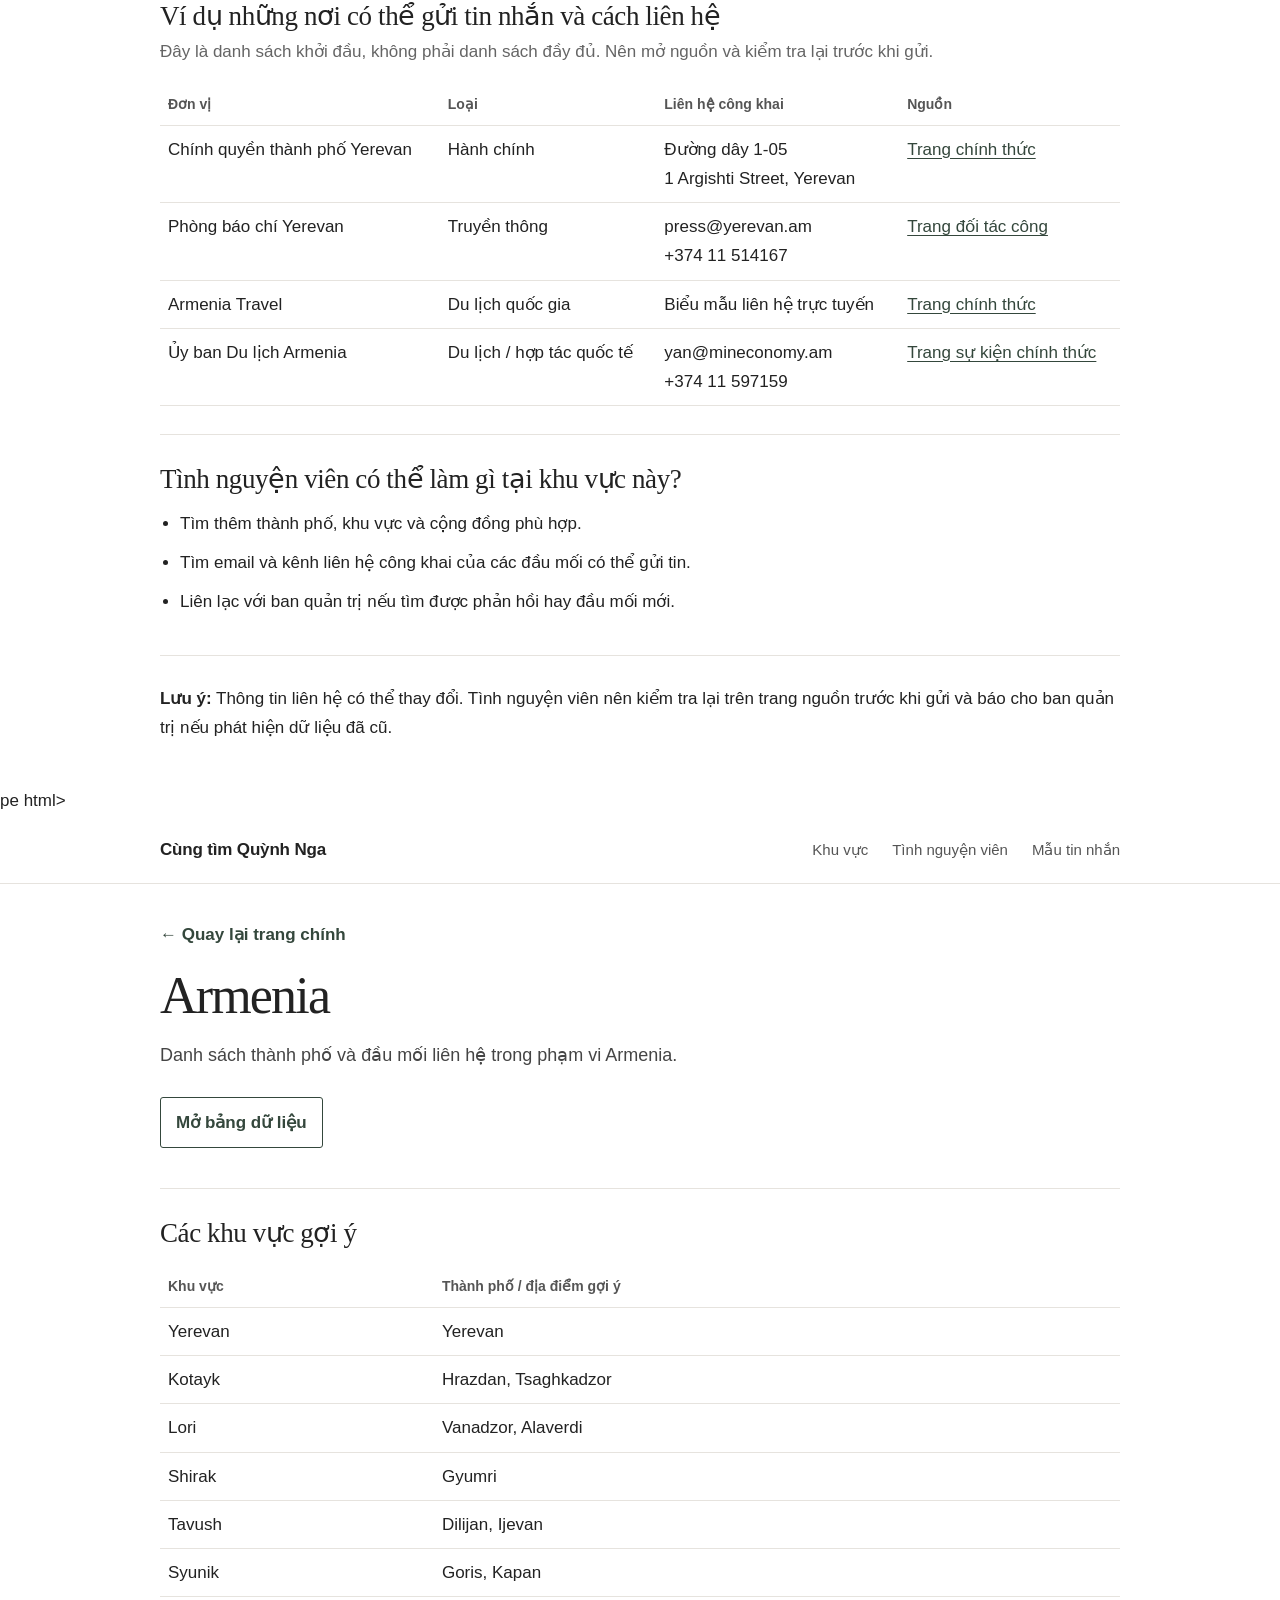
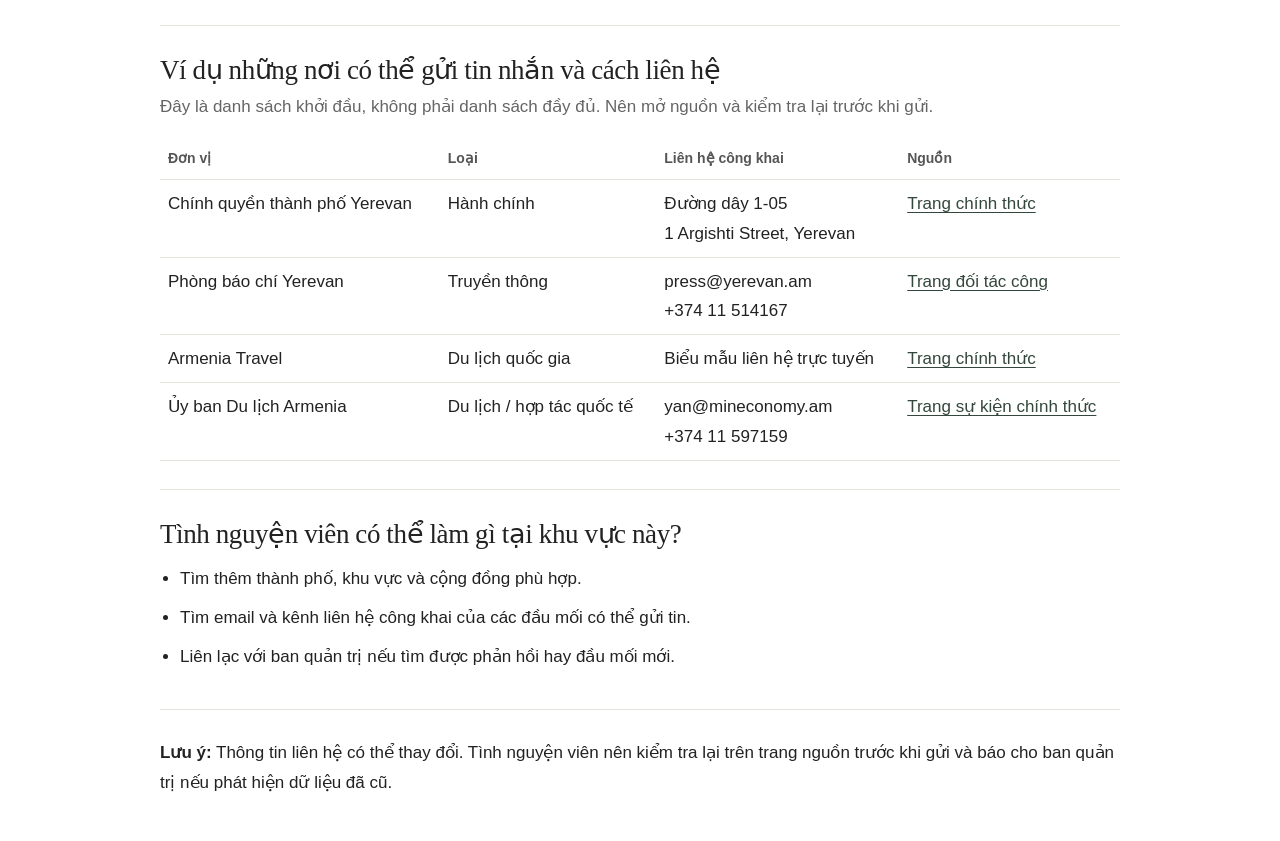
==== commit 79f27b04: "update" ====
--- a/armenia.html
+++ b/armenia.html
@@ -27,6 +27,10 @@
 <p class="intro-text">Danh sách thành phố và đầu mối liên hệ trong phạm vi Armenia.</p>
 <p><a class="sheet-button" href="https://docs.google.com/spreadsheets/d/1y5IT9wJrsxHUxSeygnta8Y9Z0lQcKngUpPZOKxu6hG8/edit#gid=928151711" rel="noopener" target="_blank">Mở bảng dữ liệu</a></p>
 </div>
+</section>
+<section class="map-block">
+<h2>Bản đồ hành chính</h2>
+<img src="assets/ban-do-hanh-chinh-kavkaz.png" alt="Bản đồ hành chính khu vực Kavkaz (Armenia)" loading="lazy">
 </section>
 <section>
 <h2>Các khu vực gợi ý</h2>
--- a/styles.css
+++ b/styles.css
@@ -156,12 +156,9 @@
 
 
 .signup-form { min-width: min(100%, 360px); }
-.signup-form label { display:block; margin-bottom:7px; font-size:14px; font-weight:650; }
 .signup-row { display:flex; gap:8px; }
 .signup-row input[type="email"] { min-width:0; flex:1; border:1px solid var(--line); border-radius:3px; padding:10px 12px; font:inherit; background:#fff; }
 .signup-row input[type="email"]:focus { outline:2px solid rgba(81,105,91,.24); border-color:var(--accent); }
 .signup-row button:disabled { opacity:.65; cursor:wait; }
-.form-note, .form-status { margin:8px 0 0; color:var(--muted); font-size:13px; line-height:1.45; }
-.form-status { color:var(--accent-dark); min-height:1.45em; }
-.hp-field { position:absolute !important; left:-9999px !important; width:1px; height:1px; opacity:0; }
+.form-status { margin:8px 0 0; color:var(--accent-dark); font-size:13px; line-height:1.45; min-height:1.45em; }
 @media (max-width:520px) { .signup-row { flex-direction:column; } .signup-row button { width:100%; } }
--- a/styles.css
+++ b/styles.css
@@ -156,12 +156,9 @@
 
 
 .signup-form { min-width: min(100%, 360px); }
-.signup-form label { display:block; margin-bottom:7px; font-size:14px; font-weight:650; }
 .signup-row { display:flex; gap:8px; }
 .signup-row input[type="email"] { min-width:0; flex:1; border:1px solid var(--line); border-radius:3px; padding:10px 12px; font:inherit; background:#fff; }
 .signup-row input[type="email"]:focus { outline:2px solid rgba(81,105,91,.24); border-color:var(--accent); }
 .signup-row button:disabled { opacity:.65; cursor:wait; }
-.form-note, .form-status { margin:8px 0 0; color:var(--muted); font-size:13px; line-height:1.45; }
-.form-status { color:var(--accent-dark); min-height:1.45em; }
-.hp-field { position:absolute !important; left:-9999px !important; width:1px; height:1px; opacity:0; }
+.form-status { margin:8px 0 0; color:var(--accent-dark); font-size:13px; line-height:1.45; min-height:1.45em; }
 @media (max-width:520px) { .signup-row { flex-direction:column; } .signup-row button { width:100%; } }
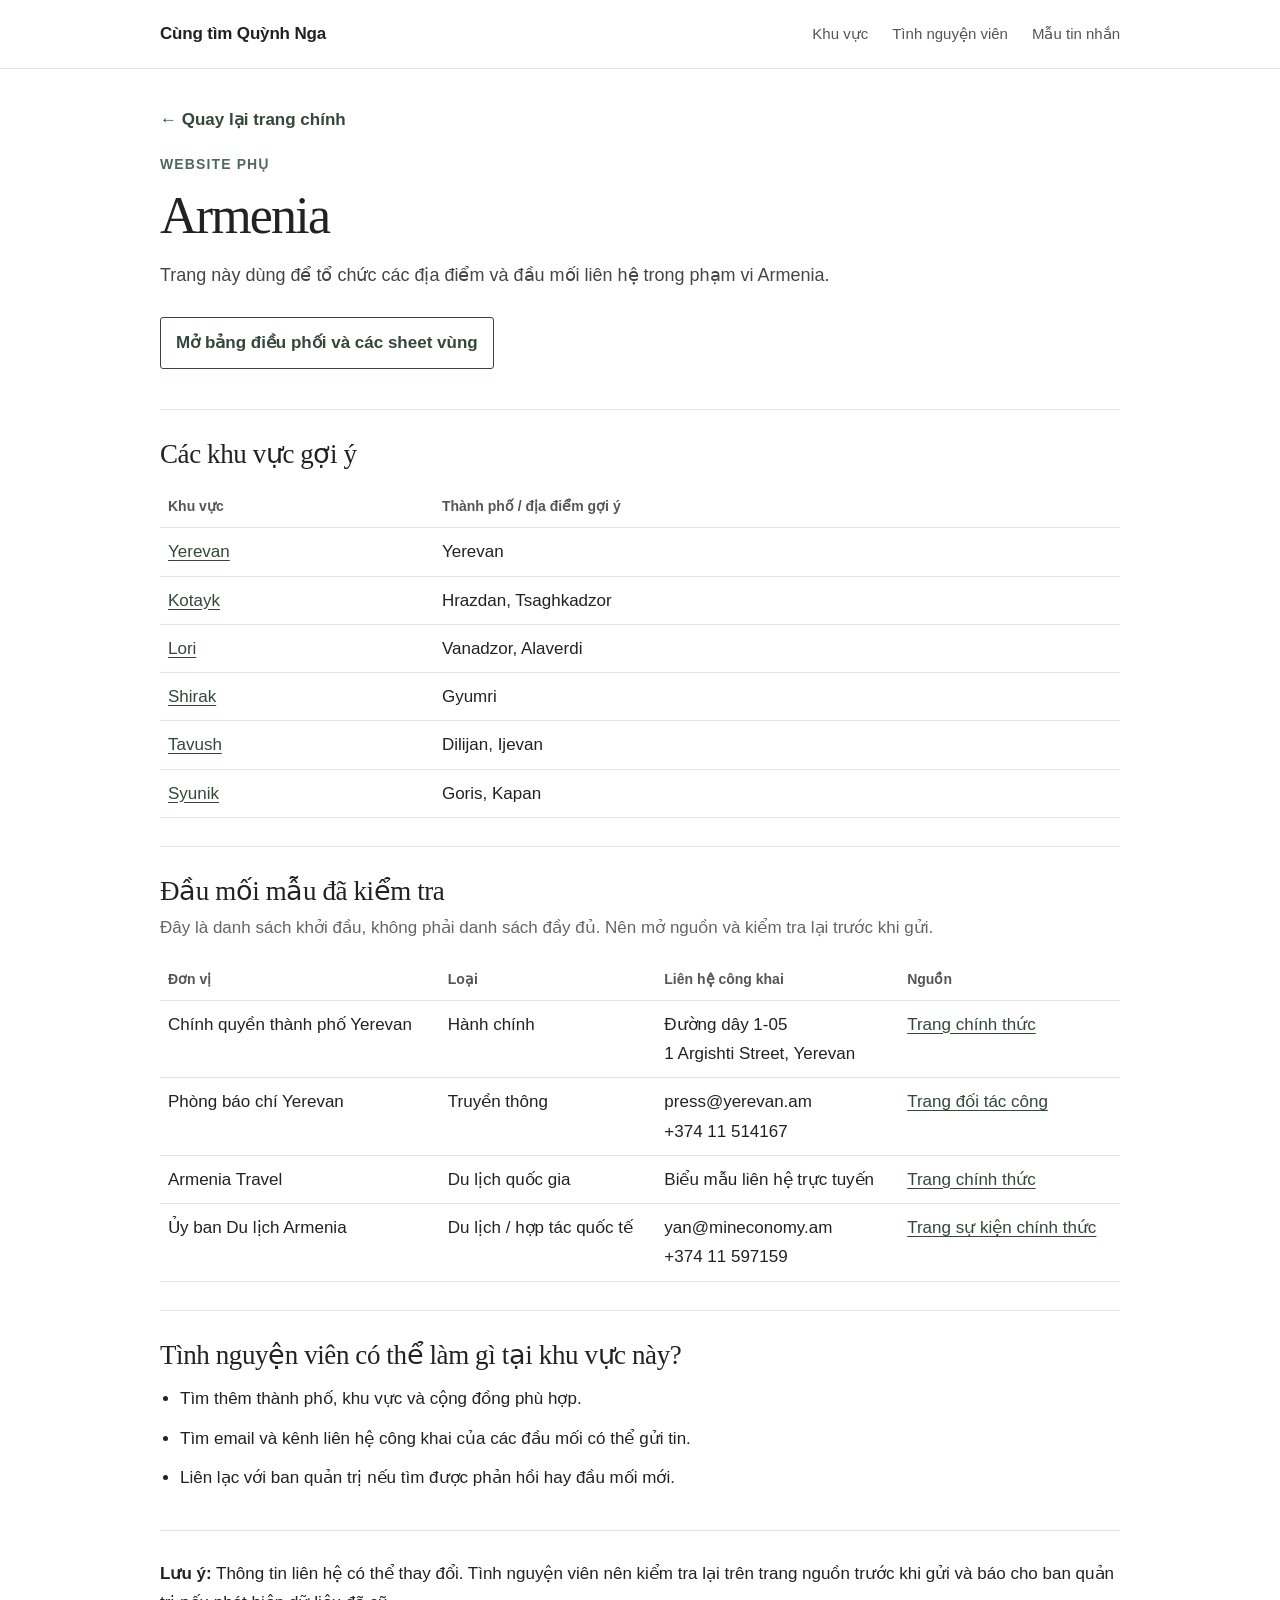
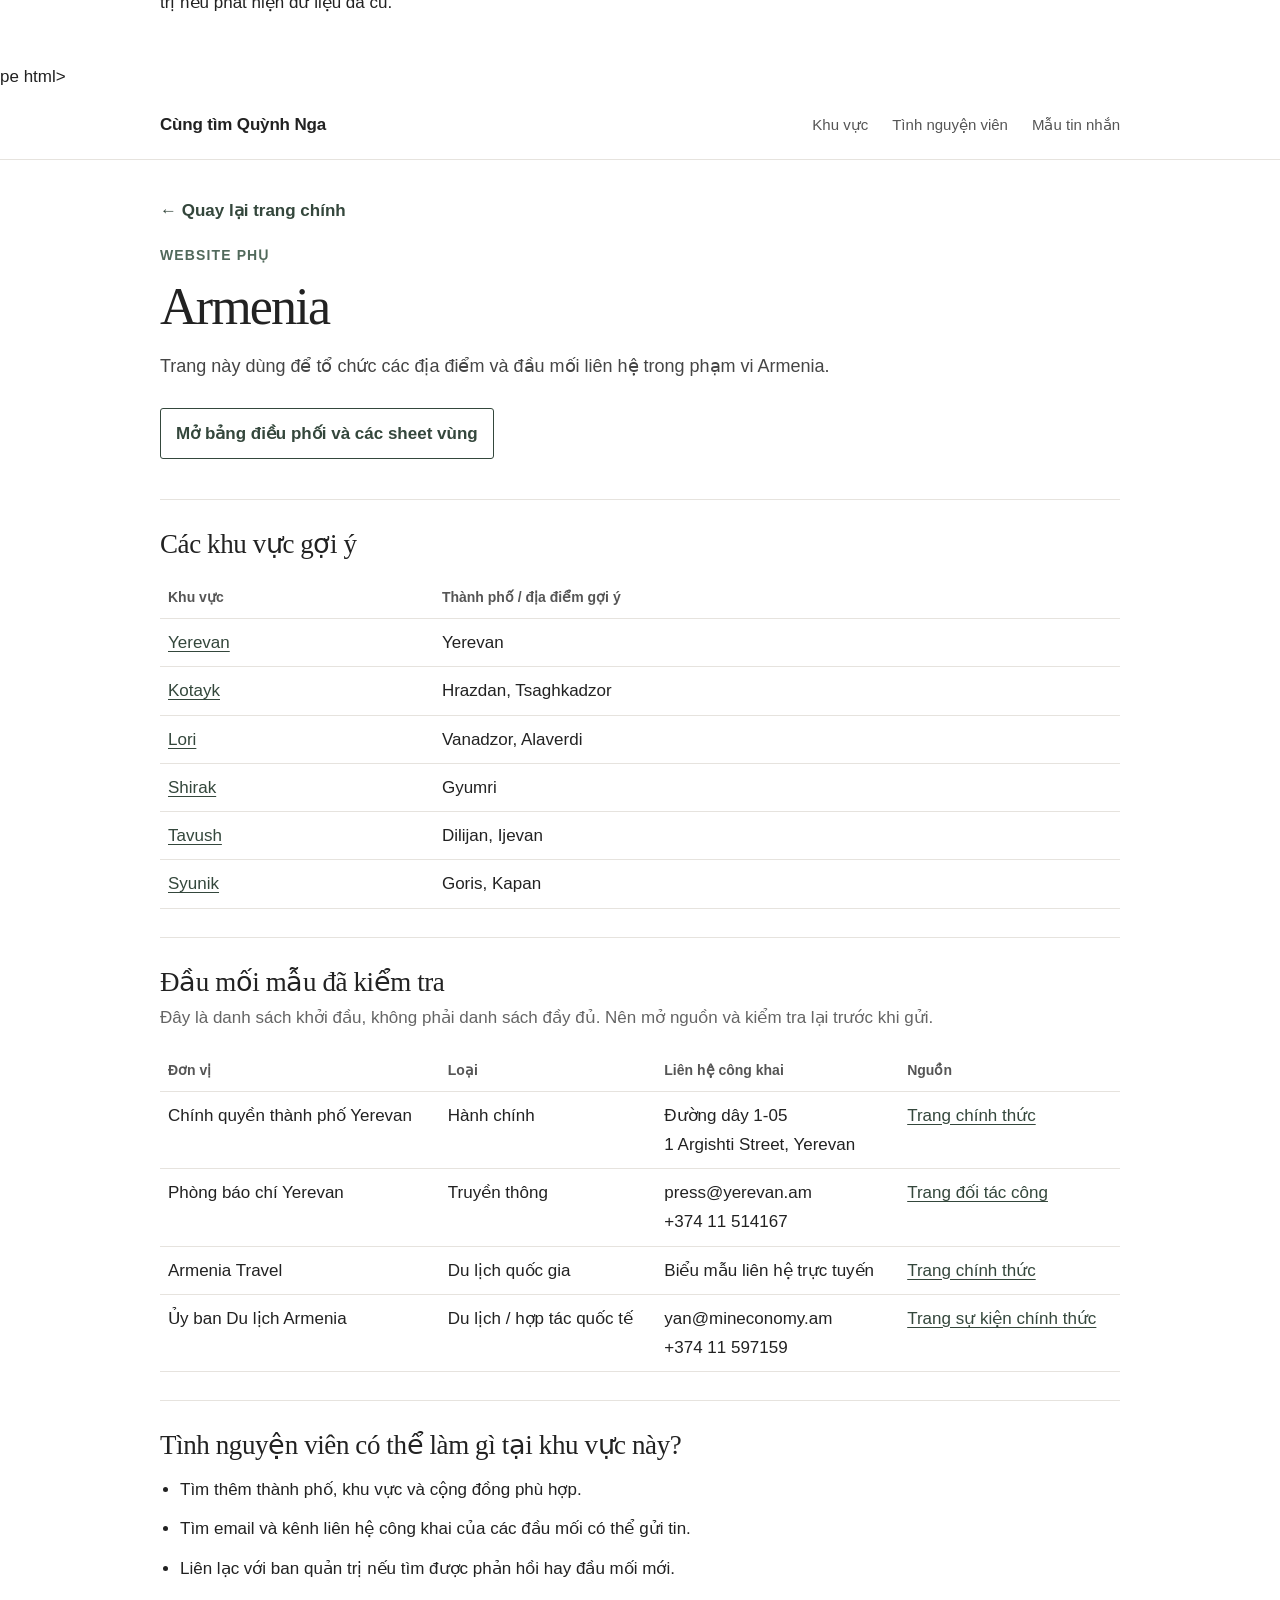
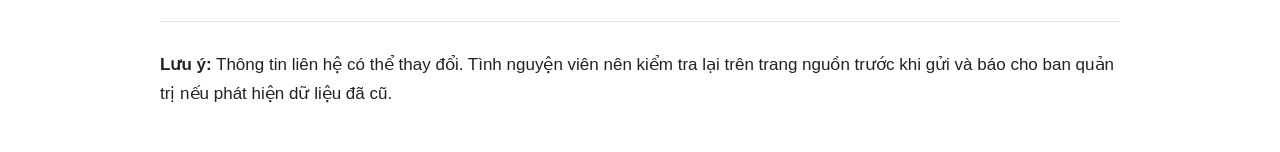
==== commit 3c985b63: "fixx" ====
--- a/armenia.html
+++ b/armenia.html
@@ -22,32 +22,28 @@
 <section class="intro">
 <div>
 <a class="back-link" href="index.html">← Quay lại trang chính</a>
-
+<p class="kicker">Website phụ</p>
 <h1>Armenia</h1>
-<p class="intro-text">Danh sách thành phố và đầu mối liên hệ trong phạm vi Armenia.</p>
-<p><a class="sheet-button" href="https://docs.google.com/spreadsheets/d/1y5IT9wJrsxHUxSeygnta8Y9Z0lQcKngUpPZOKxu6hG8/edit#gid=928151711" rel="noopener" target="_blank">Mở bảng dữ liệu</a></p>
+<p class="intro-text">Trang này dùng để tổ chức các địa điểm và đầu mối liên hệ trong phạm vi Armenia.</p>
+<p><a class="sheet-button" href="https://docs.google.com/spreadsheets/d/1DAV6M4gP-TxoiLR1mEzdmHKeKw-CepYrpsoImZT8Uk8/edit" rel="noopener" target="_blank">Mở bảng điều phối và các sheet vùng</a></p>
 </div>
-</section>
-<section class="map-block">
-<h2>Bản đồ hành chính</h2>
-<img src="assets/ban-do-hanh-chinh-kavkaz.png" alt="Bản đồ hành chính khu vực Kavkaz (Armenia)" loading="lazy">
 </section>
 <section>
 <h2>Các khu vực gợi ý</h2>
 <table class="region-table">
 <thead><tr><th>Khu vực</th><th>Thành phố / địa điểm gợi ý</th></tr></thead>
 <tbody>
-<tr><td>Yerevan</td><td>Yerevan</td></tr>
-<tr><td>Kotayk</td><td>Hrazdan, Tsaghkadzor</td></tr>
-<tr><td>Lori</td><td>Vanadzor, Alaverdi</td></tr>
-<tr><td>Shirak</td><td>Gyumri</td></tr>
-<tr><td>Tavush</td><td>Dilijan, Ijevan</td></tr>
-<tr><td>Syunik</td><td>Goris, Kapan</td></tr>
+<tr><td><a class="region-sheet-link" href="https://docs.google.com/spreadsheets/d/1ANZwG-ZP2jW-O9pns_B5g_cyL_V0i_Eht_ugTs9qyfc/edit" rel="noopener" target="_blank">Yerevan</a></td><td>Yerevan</td></tr>
+<tr><td><a class="region-sheet-link" href="https://docs.google.com/spreadsheets/d/1ANZwG-ZP2jW-O9pns_B5g_cyL_V0i_Eht_ugTs9qyfc/edit" rel="noopener" target="_blank">Kotayk</a></td><td>Hrazdan, Tsaghkadzor</td></tr>
+<tr><td><a class="region-sheet-link" href="https://docs.google.com/spreadsheets/d/16KITV4_BdELf69ixvwbzU_gg4wnijqPi1xrBDh_7bw8/edit" rel="noopener" target="_blank">Lori</a></td><td>Vanadzor, Alaverdi</td></tr>
+<tr><td><a class="region-sheet-link" href="https://docs.google.com/spreadsheets/d/16KITV4_BdELf69ixvwbzU_gg4wnijqPi1xrBDh_7bw8/edit" rel="noopener" target="_blank">Shirak</a></td><td>Gyumri</td></tr>
+<tr><td><a class="region-sheet-link" href="https://docs.google.com/spreadsheets/d/16KITV4_BdELf69ixvwbzU_gg4wnijqPi1xrBDh_7bw8/edit" rel="noopener" target="_blank">Tavush</a></td><td>Dilijan, Ijevan</td></tr>
+<tr><td><a class="region-sheet-link" href="https://docs.google.com/spreadsheets/d/1K0mffLdCk5CPSSp4KphcH5wa35y6k6KSgkVuN2HTatM/edit" rel="noopener" target="_blank">Syunik</a></td><td>Goris, Kapan</td></tr>
 </tbody>
 </table>
 </section>
 <section>
-<h2>Ví dụ những nơi có thể gửi tin nhắn và cách liên hệ</h2>
+<h2>Đầu mối mẫu đã kiểm tra</h2>
 <p class="section-lead">Đây là danh sách khởi đầu, không phải danh sách đầy đủ. Nên mở nguồn và kiểm tra lại trước khi gửi.</p>
 <table class="region-table">
 <thead><tr><th>Đơn vị</th><th>Loại</th><th>Liên hệ công khai</th><th>Nguồn</th></tr></thead>
@@ -93,10 +89,10 @@
 <section class="intro">
 <div>
 <a class="back-link" href="index.html">← Quay lại trang chính</a>
-
+<p class="kicker">Website phụ</p>
 <h1>Armenia</h1>
-<p class="intro-text">Danh sách thành phố và đầu mối liên hệ trong phạm vi Armenia.</p>
-<p><a class="sheet-button" href="https://docs.google.com/spreadsheets/d/1y5IT9wJrsxHUxSeygnta8Y9Z0lQcKngUpPZOKxu6hG8/edit#gid=928151711" rel="noopener" target="_blank">Mở bảng dữ liệu</a></p>
+<p class="intro-text">Trang này dùng để tổ chức các địa điểm và đầu mối liên hệ trong phạm vi Armenia.</p>
+<p><a class="sheet-button" href="https://docs.google.com/spreadsheets/d/1DAV6M4gP-TxoiLR1mEzdmHKeKw-CepYrpsoImZT8Uk8/edit" rel="noopener" target="_blank">Mở bảng điều phối và các sheet vùng</a></p>
 </div>
 </section>
 <section>
@@ -104,17 +100,17 @@
 <table class="region-table">
 <thead><tr><th>Khu vực</th><th>Thành phố / địa điểm gợi ý</th></tr></thead>
 <tbody>
-<tr><td>Yerevan</td><td>Yerevan</td></tr>
-<tr><td>Kotayk</td><td>Hrazdan, Tsaghkadzor</td></tr>
-<tr><td>Lori</td><td>Vanadzor, Alaverdi</td></tr>
-<tr><td>Shirak</td><td>Gyumri</td></tr>
-<tr><td>Tavush</td><td>Dilijan, Ijevan</td></tr>
-<tr><td>Syunik</td><td>Goris, Kapan</td></tr>
+<tr><td><a class="region-sheet-link" href="https://docs.google.com/spreadsheets/d/1ANZwG-ZP2jW-O9pns_B5g_cyL_V0i_Eht_ugTs9qyfc/edit" rel="noopener" target="_blank">Yerevan</a></td><td>Yerevan</td></tr>
+<tr><td><a class="region-sheet-link" href="https://docs.google.com/spreadsheets/d/1ANZwG-ZP2jW-O9pns_B5g_cyL_V0i_Eht_ugTs9qyfc/edit" rel="noopener" target="_blank">Kotayk</a></td><td>Hrazdan, Tsaghkadzor</td></tr>
+<tr><td><a class="region-sheet-link" href="https://docs.google.com/spreadsheets/d/16KITV4_BdELf69ixvwbzU_gg4wnijqPi1xrBDh_7bw8/edit" rel="noopener" target="_blank">Lori</a></td><td>Vanadzor, Alaverdi</td></tr>
+<tr><td><a class="region-sheet-link" href="https://docs.google.com/spreadsheets/d/16KITV4_BdELf69ixvwbzU_gg4wnijqPi1xrBDh_7bw8/edit" rel="noopener" target="_blank">Shirak</a></td><td>Gyumri</td></tr>
+<tr><td><a class="region-sheet-link" href="https://docs.google.com/spreadsheets/d/16KITV4_BdELf69ixvwbzU_gg4wnijqPi1xrBDh_7bw8/edit" rel="noopener" target="_blank">Tavush</a></td><td>Dilijan, Ijevan</td></tr>
+<tr><td><a class="region-sheet-link" href="https://docs.google.com/spreadsheets/d/1K0mffLdCk5CPSSp4KphcH5wa35y6k6KSgkVuN2HTatM/edit" rel="noopener" target="_blank">Syunik</a></td><td>Goris, Kapan</td></tr>
 </tbody>
 </table>
 </section>
 <section>
-<h2>Ví dụ những nơi có thể gửi tin nhắn và cách liên hệ</h2>
+<h2>Đầu mối mẫu đã kiểm tra</h2>
 <p class="section-lead">Đây là danh sách khởi đầu, không phải danh sách đầy đủ. Nên mở nguồn và kiểm tra lại trước khi gửi.</p>
 <table class="region-table">
 <thead><tr><th>Đơn vị</th><th>Loại</th><th>Liên hệ công khai</th><th>Nguồn</th></tr></thead>
--- a/styles.css
+++ b/styles.css
@@ -155,10 +155,86 @@
 }
 
 
-.signup-form { min-width: min(100%, 360px); }
-.signup-row { display:flex; gap:8px; }
-.signup-row input[type="email"] { min-width:0; flex:1; border:1px solid var(--line); border-radius:3px; padding:10px 12px; font:inherit; background:#fff; }
-.signup-row input[type="email"]:focus { outline:2px solid rgba(81,105,91,.24); border-color:var(--accent); }
-.signup-row button:disabled { opacity:.65; cursor:wait; }
-.form-status { margin:8px 0 0; color:var(--accent-dark); font-size:13px; line-height:1.45; min-height:1.45em; }
-@media (max-width:520px) { .signup-row { flex-direction:column; } .signup-row button { width:100%; } }
+/* Search-area map switcher */
+.search-area-layout {
+  display: grid;
+  grid-template-columns: minmax(0, 1fr) 390px;
+  gap: 30px;
+  align-items: start;
+}
+.priority-box {
+  margin-top: 20px;
+  padding: 16px 18px;
+  background: var(--soft);
+  border-left: 3px solid #9eafa5;
+}
+.priority-box h3 { margin-bottom: 8px; }
+.priority-box ul { margin: 0; padding-left: 20px; }
+.priority-box li { margin: 5px 0; font-size: 15px; line-height: 1.5; }
+.map-switcher { min-width: 0; }
+.map-switcher-controls {
+  display: flex;
+  gap: 8px;
+  margin-bottom: 9px;
+}
+.map-toggle {
+  padding: 7px 11px;
+  font-size: 14px;
+  border-color: var(--line);
+}
+.map-toggle.is-active {
+  background: var(--accent-dark);
+  color: #fff;
+  border-color: var(--accent-dark);
+}
+.search-map { margin: 0; }
+.search-map[hidden] { display: none; }
+.search-map img {
+  display: block;
+  width: 100%;
+  aspect-ratio: 4 / 3;
+  object-fit: contain;
+  border: 1px solid var(--line);
+  background: var(--soft);
+}
+.search-map figcaption { line-height: 1.4; }
+@media (max-width: 760px) {
+  .search-area-layout { grid-template-columns: 1fr; gap: 20px; }
+  .map-switcher { max-width: 520px; }
+}
+
+.volunteer-email-form {
+  display: flex;
+  align-items: flex-start;
+  gap: 8px;
+  flex-wrap: wrap;
+  max-width: 520px;
+}
+
+.volunteer-email-form input {
+  flex: 1 1 260px;
+  min-width: 0;
+  padding: 11px 12px;
+  border: 1px solid var(--border);
+  border-radius: 3px;
+  font: inherit;
+  background: #fff;
+}
+
+.volunteer-email-form button {
+  padding: 11px 16px;
+  border: 1px solid var(--accent-dark);
+  border-radius: 3px;
+  background: var(--accent-dark);
+  color: #fff;
+  font: inherit;
+  font-weight: 650;
+  cursor: pointer;
+}
+
+.form-status {
+  flex-basis: 100%;
+  min-height: 1.3em;
+  margin: 2px 0 0;
+  font-size: 0.92rem;
+}
--- a/styles.css
+++ b/styles.css
@@ -155,10 +155,86 @@
 }
 
 
-.signup-form { min-width: min(100%, 360px); }
-.signup-row { display:flex; gap:8px; }
-.signup-row input[type="email"] { min-width:0; flex:1; border:1px solid var(--line); border-radius:3px; padding:10px 12px; font:inherit; background:#fff; }
-.signup-row input[type="email"]:focus { outline:2px solid rgba(81,105,91,.24); border-color:var(--accent); }
-.signup-row button:disabled { opacity:.65; cursor:wait; }
-.form-status { margin:8px 0 0; color:var(--accent-dark); font-size:13px; line-height:1.45; min-height:1.45em; }
-@media (max-width:520px) { .signup-row { flex-direction:column; } .signup-row button { width:100%; } }
+/* Search-area map switcher */
+.search-area-layout {
+  display: grid;
+  grid-template-columns: minmax(0, 1fr) 390px;
+  gap: 30px;
+  align-items: start;
+}
+.priority-box {
+  margin-top: 20px;
+  padding: 16px 18px;
+  background: var(--soft);
+  border-left: 3px solid #9eafa5;
+}
+.priority-box h3 { margin-bottom: 8px; }
+.priority-box ul { margin: 0; padding-left: 20px; }
+.priority-box li { margin: 5px 0; font-size: 15px; line-height: 1.5; }
+.map-switcher { min-width: 0; }
+.map-switcher-controls {
+  display: flex;
+  gap: 8px;
+  margin-bottom: 9px;
+}
+.map-toggle {
+  padding: 7px 11px;
+  font-size: 14px;
+  border-color: var(--line);
+}
+.map-toggle.is-active {
+  background: var(--accent-dark);
+  color: #fff;
+  border-color: var(--accent-dark);
+}
+.search-map { margin: 0; }
+.search-map[hidden] { display: none; }
+.search-map img {
+  display: block;
+  width: 100%;
+  aspect-ratio: 4 / 3;
+  object-fit: contain;
+  border: 1px solid var(--line);
+  background: var(--soft);
+}
+.search-map figcaption { line-height: 1.4; }
+@media (max-width: 760px) {
+  .search-area-layout { grid-template-columns: 1fr; gap: 20px; }
+  .map-switcher { max-width: 520px; }
+}
+
+.volunteer-email-form {
+  display: flex;
+  align-items: flex-start;
+  gap: 8px;
+  flex-wrap: wrap;
+  max-width: 520px;
+}
+
+.volunteer-email-form input {
+  flex: 1 1 260px;
+  min-width: 0;
+  padding: 11px 12px;
+  border: 1px solid var(--border);
+  border-radius: 3px;
+  font: inherit;
+  background: #fff;
+}
+
+.volunteer-email-form button {
+  padding: 11px 16px;
+  border: 1px solid var(--accent-dark);
+  border-radius: 3px;
+  background: var(--accent-dark);
+  color: #fff;
+  font: inherit;
+  font-weight: 650;
+  cursor: pointer;
+}
+
+.form-status {
+  flex-basis: 100%;
+  min-height: 1.3em;
+  margin: 2px 0 0;
+  font-size: 0.92rem;
+}
